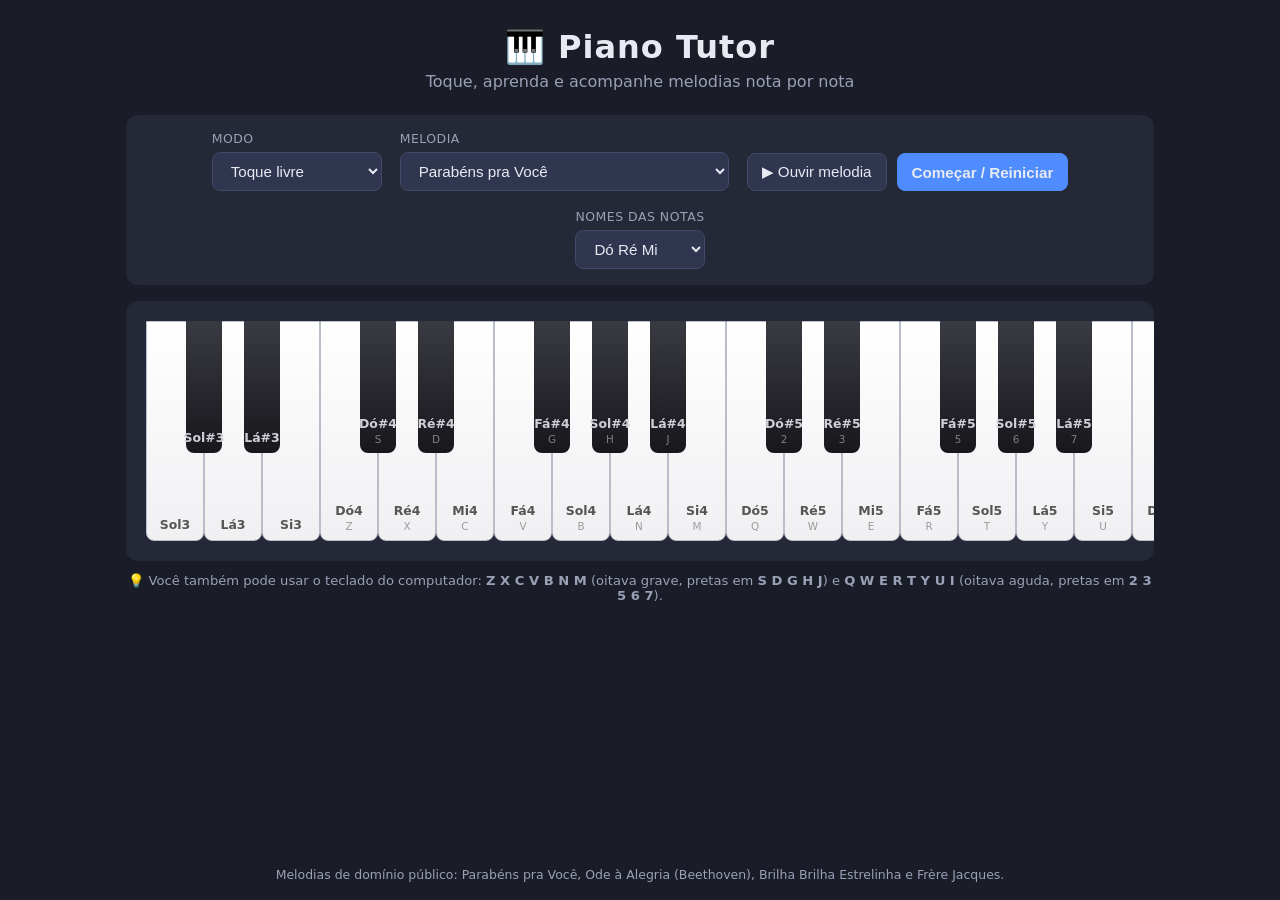
==== piano-tutor.html @ 6b929822 "Adiciona versão standalone em arquivo único piano-tutor.html contém a aplicação inteira (HTML+CSS+JS" ====
<!DOCTYPE html>
<html lang="pt-BR">
<head>
  <meta charset="UTF-8" />
  <meta name="viewport" content="width=device-width, initial-scale=1.0" />
  <title>Piano Tutor — Aprenda a tocar piano</title>
  <style>
* { box-sizing: border-box; margin: 0; padding: 0; }

:root {
  --bg: #1a1d27;
  --panel: #242837;
  --text: #e8eaf2;
  --muted: #9aa0b5;
  --accent: #4f8cff;
  --green: #3ecf7a;
  --red: #ff5d6c;
}

body {
  background: var(--bg);
  color: var(--text);
  font-family: "Segoe UI", system-ui, -apple-system, sans-serif;
  min-height: 100vh;
  display: flex;
  flex-direction: column;
  align-items: center;
}

header { text-align: center; padding: 28px 16px 8px; }
h1 { font-size: 2rem; letter-spacing: 1px; }
.subtitle { color: var(--muted); margin-top: 6px; }

main { width: 100%; max-width: 1060px; padding: 16px; }

/* ---------- Controls ---------- */
.controls {
  display: flex;
  flex-wrap: wrap;
  gap: 18px;
  align-items: flex-end;
  justify-content: center;
  background: var(--panel);
  border-radius: 12px;
  padding: 16px 20px;
  margin-bottom: 16px;
}

.control-group { display: flex; flex-direction: column; gap: 6px; }
.control-group label { font-size: 0.78rem; color: var(--muted); text-transform: uppercase; letter-spacing: 0.5px; }

select, .btn {
  background: #313650;
  color: var(--text);
  border: 1px solid #424866;
  border-radius: 8px;
  padding: 9px 14px;
  font-size: 0.95rem;
  cursor: pointer;
}

.btn:hover { background: #3b4160; }
.btn-primary { background: var(--accent); border-color: var(--accent); font-weight: 600; }
.btn-primary:hover { background: #6ba0ff; }
#learn-buttons { flex-direction: row; gap: 10px; }

/* ---------- Practice panel ---------- */
#practice-panel {
  background: var(--panel);
  border-radius: 12px;
  padding: 16px 20px;
  margin-bottom: 16px;
}

.stats { display: flex; gap: 28px; justify-content: center; margin-bottom: 12px; }
.stat { text-align: center; }
.stat span { font-size: 1.5rem; font-weight: 700; }
.stat label { display: block; font-size: 0.75rem; color: var(--muted); text-transform: uppercase; }
.stat-errors span { color: var(--red); }

.progress-bar {
  height: 8px;
  background: #313650;
  border-radius: 4px;
  overflow: hidden;
  margin-bottom: 14px;
}
#progress-fill {
  height: 100%;
  width: 0;
  background: linear-gradient(90deg, var(--accent), var(--green));
  transition: width 0.2s;
}

/* Strip with the song's notes */
.note-strip {
  display: flex;
  flex-wrap: wrap;
  gap: 6px;
  justify-content: center;
  margin-bottom: 10px;
}
.note-chip {
  padding: 6px 10px;
  border-radius: 6px;
  background: #313650;
  font-size: 0.85rem;
  color: var(--muted);
  border: 1px solid transparent;
}
.note-chip.done { background: #234534; color: var(--green); }
.note-chip.wrong-once { border-color: var(--red); }
.note-chip.current {
  background: var(--accent);
  color: #fff;
  font-weight: 700;
  transform: scale(1.1);
}

.hint { text-align: center; color: var(--muted); font-size: 0.85rem; }

/* Feedback banner */
.feedback {
  text-align: center;
  font-size: 1.05rem;
  font-weight: 600;
  padding: 10px;
  border-radius: 10px;
  margin-bottom: 14px;
}
.feedback.ok { background: #234534; color: var(--green); }
.feedback.err { background: #4a2330; color: var(--red); }
.feedback.end { background: #2c3a5e; color: #fff; }

/* ---------- Keyboard ---------- */
.keyboard-wrap {
  background: var(--panel);
  border-radius: 12px;
  padding: 20px;
  overflow-x: auto;
}

.keyboard {
  position: relative;
  display: flex;
  height: 220px;
  width: max-content;
  margin: 0 auto;
  user-select: none;
}

.key {
  position: relative;
  border-radius: 0 0 8px 8px;
  cursor: pointer;
  display: flex;
  flex-direction: column;
  justify-content: flex-end;
  align-items: center;
  padding-bottom: 8px;
  transition: background 0.08s;
}

.key.white {
  width: 58px;
  height: 100%;
  background: linear-gradient(#fff, #f0f0f3);
  border: 1px solid #b9bcc9;
  color: #555;
  z-index: 1;
}

.key.black {
  width: 36px;
  height: 60%;
  background: linear-gradient(#3a3a42, #17171c);
  color: #cfcfd8;
  margin: 0 -18px;
  z-index: 2;
  font-size: 0.7rem;
}

.key .note-label { font-size: 0.78rem; font-weight: 600; pointer-events: none; }
.key .kbd-label {
  font-size: 0.65rem;
  opacity: 0.55;
  margin-top: 2px;
  pointer-events: none;
}

.key.white:active, .key.white.pressed { background: #d8e2ff; }
.key.black:active, .key.black.pressed { background: #4a5575; }

/* Target note in learn mode */
.key.target.white { background: linear-gradient(#bcd2ff, #8db3ff); border-color: var(--accent); }
.key.target.black { background: linear-gradient(#5e85d6, #33508f); }
.key.target { animation: pulse 1s infinite; }

@keyframes pulse {
  0%, 100% { box-shadow: 0 0 0 0 rgba(79, 140, 255, 0.7); }
  50% { box-shadow: 0 0 14px 4px rgba(79, 140, 255, 0.55); }
}

.key.flash-ok.white { background: #9be9bb !important; }
.key.flash-ok.black { background: #2c7a4d !important; }
.key.flash-err.white { background: #ffb3bb !important; }
.key.flash-err.black { background: #8f2c3a !important; }

.kbd-help {
  text-align: center;
  color: var(--muted);
  font-size: 0.82rem;
  margin-top: 12px;
}

footer {
  margin-top: auto;
  padding: 18px;
  color: var(--muted);
  font-size: 0.78rem;
  text-align: center;
}

@media (max-width: 700px) {
  .key.white { width: 44px; }
  .key.black { width: 28px; margin: 0 -14px; }
  .keyboard { height: 180px; }
}
</style>
</head>
<body>
  <header>
    <h1>🎹 Piano Tutor</h1>
    <p class="subtitle">Toque, aprenda e acompanhe melodias nota por nota</p>
  </header>

  <main>
    <section class="controls">
      <div class="control-group">
        <label for="mode-select">Modo</label>
        <select id="mode-select">
          <option value="free">Toque livre</option>
          <option value="learn">Aprender melodia</option>
        </select>
      </div>

      <div class="control-group" id="song-group" hidden>
        <label for="song-select">Melodia</label>
        <select id="song-select"></select>
      </div>

      <div class="control-group" id="learn-buttons" hidden>
        <button id="btn-listen" class="btn">▶ Ouvir melodia</button>
        <button id="btn-start" class="btn btn-primary">Começar / Reiniciar</button>
      </div>

      <div class="control-group">
        <label for="note-names">Nomes das notas</label>
        <select id="note-names">
          <option value="pt">Dó Ré Mi</option>
          <option value="en">C D E</option>
          <option value="off">Ocultar</option>
        </select>
      </div>
    </section>

    <section id="practice-panel" hidden>
      <div class="stats">
        <div class="stat"><span id="stat-progress">0 / 0</span><label>Progresso</label></div>
        <div class="stat"><span id="stat-hits">0</span><label>Acertos</label></div>
        <div class="stat stat-errors"><span id="stat-errors">0</span><label>Erros</label></div>
        <div class="stat"><span id="stat-accuracy">—</span><label>Precisão</label></div>
      </div>
      <div class="progress-bar"><div id="progress-fill"></div></div>
      <div id="note-strip" class="note-strip"></div>
      <p id="hint" class="hint">A próxima nota fica destacada em azul no teclado. Toque-a para avançar!</p>
    </section>

    <div id="feedback" class="feedback" hidden></div>

    <section class="keyboard-wrap">
      <div id="keyboard" class="keyboard"></div>
    </section>

    <p class="kbd-help">
      💡 Você também pode usar o teclado do computador:
      <strong>Z X C V B N M</strong> (oitava grave, pretas em <strong>S D G H J</strong>) e
      <strong>Q W E R T Y U I</strong> (oitava aguda, pretas em <strong>2 3 5 6 7</strong>).
    </p>
  </main>

  <footer>
    <p>Melodias de domínio público: Parabéns pra Você, Ode à Alegria (Beethoven), Brilha Brilha Estrelinha e Frère Jacques.</p>
  </footer>

  <script>
// Melodias de domínio público.
// Cada nota: { n: nome científico (ex: "C4"), d: duração em tempos (1 = semínima) }
const SONGS = {
  parabens: {
    title: "Parabéns pra Você",
    bpm: 110,
    notes: [
      { n: "G4", d: 0.75 }, { n: "G4", d: 0.25 }, { n: "A4", d: 1 }, { n: "G4", d: 1 }, { n: "C5", d: 1 }, { n: "B4", d: 2 },
      { n: "G4", d: 0.75 }, { n: "G4", d: 0.25 }, { n: "A4", d: 1 }, { n: "G4", d: 1 }, { n: "D5", d: 1 }, { n: "C5", d: 2 },
      { n: "G4", d: 0.75 }, { n: "G4", d: 0.25 }, { n: "G5", d: 1 }, { n: "E5", d: 1 }, { n: "C5", d: 1 }, { n: "B4", d: 1 }, { n: "A4", d: 2 },
      { n: "F5", d: 0.75 }, { n: "F5", d: 0.25 }, { n: "E5", d: 1 }, { n: "C5", d: 1 }, { n: "D5", d: 1 }, { n: "C5", d: 2 },
    ],
  },

  odeAlegria: {
    title: "Ode à Alegria (9ª Sinfonia de Beethoven)",
    bpm: 120,
    notes: [
      { n: "E4", d: 1 }, { n: "E4", d: 1 }, { n: "F4", d: 1 }, { n: "G4", d: 1 },
      { n: "G4", d: 1 }, { n: "F4", d: 1 }, { n: "E4", d: 1 }, { n: "D4", d: 1 },
      { n: "C4", d: 1 }, { n: "C4", d: 1 }, { n: "D4", d: 1 }, { n: "E4", d: 1 },
      { n: "E4", d: 1.5 }, { n: "D4", d: 0.5 }, { n: "D4", d: 2 },
      { n: "E4", d: 1 }, { n: "E4", d: 1 }, { n: "F4", d: 1 }, { n: "G4", d: 1 },
      { n: "G4", d: 1 }, { n: "F4", d: 1 }, { n: "E4", d: 1 }, { n: "D4", d: 1 },
      { n: "C4", d: 1 }, { n: "C4", d: 1 }, { n: "D4", d: 1 }, { n: "E4", d: 1 },
      { n: "D4", d: 1.5 }, { n: "C4", d: 0.5 }, { n: "C4", d: 2 },
    ],
  },

  brilha: {
    title: "Brilha Brilha Estrelinha",
    bpm: 100,
    notes: [
      { n: "C4", d: 1 }, { n: "C4", d: 1 }, { n: "G4", d: 1 }, { n: "G4", d: 1 },
      { n: "A4", d: 1 }, { n: "A4", d: 1 }, { n: "G4", d: 2 },
      { n: "F4", d: 1 }, { n: "F4", d: 1 }, { n: "E4", d: 1 }, { n: "E4", d: 1 },
      { n: "D4", d: 1 }, { n: "D4", d: 1 }, { n: "C4", d: 2 },
      { n: "G4", d: 1 }, { n: "G4", d: 1 }, { n: "F4", d: 1 }, { n: "F4", d: 1 },
      { n: "E4", d: 1 }, { n: "E4", d: 1 }, { n: "D4", d: 2 },
      { n: "G4", d: 1 }, { n: "G4", d: 1 }, { n: "F4", d: 1 }, { n: "F4", d: 1 },
      { n: "E4", d: 1 }, { n: "E4", d: 1 }, { n: "D4", d: 2 },
      { n: "C4", d: 1 }, { n: "C4", d: 1 }, { n: "G4", d: 1 }, { n: "G4", d: 1 },
      { n: "A4", d: 1 }, { n: "A4", d: 1 }, { n: "G4", d: 2 },
      { n: "F4", d: 1 }, { n: "F4", d: 1 }, { n: "E4", d: 1 }, { n: "E4", d: 1 },
      { n: "D4", d: 1 }, { n: "D4", d: 1 }, { n: "C4", d: 2 },
    ],
  },

  frere: {
    title: "Frère Jacques",
    bpm: 110,
    notes: [
      { n: "C4", d: 1 }, { n: "D4", d: 1 }, { n: "E4", d: 1 }, { n: "C4", d: 1 },
      { n: "C4", d: 1 }, { n: "D4", d: 1 }, { n: "E4", d: 1 }, { n: "C4", d: 1 },
      { n: "E4", d: 1 }, { n: "F4", d: 1 }, { n: "G4", d: 2 },
      { n: "E4", d: 1 }, { n: "F4", d: 1 }, { n: "G4", d: 2 },
      { n: "G4", d: 0.5 }, { n: "A4", d: 0.5 }, { n: "G4", d: 0.5 }, { n: "F4", d: 0.5 }, { n: "E4", d: 1 }, { n: "C4", d: 1 },
      { n: "G4", d: 0.5 }, { n: "A4", d: 0.5 }, { n: "G4", d: 0.5 }, { n: "F4", d: 0.5 }, { n: "E4", d: 1 }, { n: "C4", d: 1 },
      { n: "C4", d: 1 }, { n: "G3", d: 1 }, { n: "C4", d: 2 },
      { n: "C4", d: 1 }, { n: "G3", d: 1 }, { n: "C4", d: 2 },
    ],
  },
};
</script>
  <script>
// ---------- Notas e teclado ----------
const NOTE_ORDER = ["C", "C#", "D", "D#", "E", "F", "F#", "G", "G#", "A", "A#", "B"];
const PT_NAMES = {
  C: "Dó", "C#": "Dó#", D: "Ré", "D#": "Ré#", E: "Mi", F: "Fá",
  "F#": "Fá#", G: "Sol", "G#": "Sol#", A: "Lá", "A#": "Lá#", B: "Si",
};

// Teclado virtual de Sol3 a Dó6 (cobre todas as melodias incluídas)
const FIRST_NOTE = { name: "G", octave: 3 };
const LAST_NOTE = { name: "C", octave: 6 };

// Mapeamento do teclado do computador (duas oitavas principais)
const KEY_MAP = {
  z: "C4", s: "C#4", x: "D4", d: "D#4", c: "E4", v: "F4", g: "F#4",
  b: "G4", h: "G#4", n: "A4", j: "A#4", m: "B4",
  q: "C5", "2": "C#5", w: "D5", "3": "D#5", e: "E5", r: "F5", "5": "F#5",
  t: "G5", "6": "G#5", y: "A5", "7": "A#5", u: "B5", i: "C6",
};

function noteToMidi(note) {
  const name = note.slice(0, -1);
  const octave = parseInt(note.slice(-1), 10);
  return (octave + 1) * 12 + NOTE_ORDER.indexOf(name);
}

function midiToFreq(midi) {
  return 440 * Math.pow(2, (midi - 69) / 12);
}

function buildNoteList() {
  const notes = [];
  let midi = noteToMidi(FIRST_NOTE.name + FIRST_NOTE.octave);
  const last = noteToMidi(LAST_NOTE.name + LAST_NOTE.octave);
  while (midi <= last) {
    const name = NOTE_ORDER[midi % 12];
    const octave = Math.floor(midi / 12) - 1;
    notes.push({ id: name + octave, name, octave, midi });
    midi++;
  }
  return notes;
}

// ---------- Áudio (Web Audio API) ----------
let audioCtx = null;

function getAudioCtx() {
  if (!audioCtx) audioCtx = new (window.AudioContext || window.webkitAudioContext)();
  if (audioCtx.state === "suspended") audioCtx.resume();
  return audioCtx;
}

// Som de piano simplificado: fundamental + harmônicos com decaimento exponencial
function playNote(noteId, duration = 1.4, when = 0) {
  const ctx = getAudioCtx();
  const t0 = ctx.currentTime + when;
  const freq = midiToFreq(noteToMidi(noteId));

  const master = ctx.createGain();
  master.gain.setValueAtTime(0, t0);
  master.gain.linearRampToValueAtTime(0.5, t0 + 0.01);
  master.gain.exponentialRampToValueAtTime(0.001, t0 + duration);
  master.connect(ctx.destination);

  const harmonics = [
    { mult: 1, gain: 1.0, type: "triangle" },
    { mult: 2, gain: 0.35, type: "sine" },
    { mult: 3, gain: 0.12, type: "sine" },
    { mult: 4, gain: 0.06, type: "sine" },
  ];

  harmonics.forEach(({ mult, gain, type }) => {
    const osc = ctx.createOscillator();
    const g = ctx.createGain();
    osc.type = type;
    osc.frequency.setValueAtTime(freq * mult, t0);
    g.gain.setValueAtTime(gain, t0);
    osc.connect(g).connect(master);
    osc.start(t0);
    osc.stop(t0 + duration + 0.05);
  });
}

// ---------- Construção do teclado na tela ----------
const keyboardEl = document.getElementById("keyboard");
const keyEls = {}; // noteId -> elemento
const NOTES = buildNoteList();

const KEY_LABELS = {}; // noteId -> tecla do computador
Object.entries(KEY_MAP).forEach(([key, note]) => { KEY_LABELS[note] = key.toUpperCase(); });

function buildKeyboard() {
  NOTES.forEach((note) => {
    const isBlack = note.name.includes("#");
    const el = document.createElement("div");
    el.className = "key " + (isBlack ? "black" : "white");
    el.dataset.note = note.id;

    const label = document.createElement("span");
    label.className = "note-label";
    el.appendChild(label);

    if (KEY_LABELS[note.id]) {
      const kbd = document.createElement("span");
      kbd.className = "kbd-label";
      kbd.textContent = KEY_LABELS[note.id];
      el.appendChild(kbd);
    }

    el.addEventListener("pointerdown", (e) => {
      e.preventDefault();
      handleInput(note.id);
    });

    keyboardEl.appendChild(el);
    keyEls[note.id] = el;
  });
  updateNoteLabels();
}

function noteDisplayName(noteId, style) {
  const name = noteId.slice(0, -1);
  const octave = noteId.slice(-1);
  if (style === "pt") return PT_NAMES[name] + octave;
  return noteId;
}

function updateNoteLabels() {
  const style = document.getElementById("note-names").value;
  NOTES.forEach((note) => {
    const labelEl = keyEls[note.id].querySelector(".note-label");
    labelEl.textContent = style === "off" ? "" : noteDisplayName(note.id, style);
  });
}

function flashKey(noteId, cls, ms = 250) {
  const el = keyEls[noteId];
  if (!el) return;
  el.classList.add(cls);
  setTimeout(() => el.classList.remove(cls), ms);
}

// ---------- Estado de aprendizado ----------
const state = {
  mode: "free",
  song: null,
  index: 0,
  hits: 0,
  errors: 0,
  active: false,      // sessão de prática em andamento
  demoPlaying: false,
};

const els = {
  modeSelect: document.getElementById("mode-select"),
  songGroup: document.getElementById("song-group"),
  songSelect: document.getElementById("song-select"),
  learnButtons: document.getElementById("learn-buttons"),
  practicePanel: document.getElementById("practice-panel"),
  noteStrip: document.getElementById("note-strip"),
  progress: document.getElementById("stat-progress"),
  hits: document.getElementById("stat-hits"),
  errors: document.getElementById("stat-errors"),
  accuracy: document.getElementById("stat-accuracy"),
  progressFill: document.getElementById("progress-fill"),
  feedback: document.getElementById("feedback"),
  btnListen: document.getElementById("btn-listen"),
  btnStart: document.getElementById("btn-start"),
};

function populateSongs() {
  Object.entries(SONGS).forEach(([key, song]) => {
    const opt = document.createElement("option");
    opt.value = key;
    opt.textContent = song.title;
    els.songSelect.appendChild(opt);
  });
}

function setMode(mode) {
  state.mode = mode;
  const learn = mode === "learn";
  els.songGroup.hidden = !learn;
  els.learnButtons.hidden = !learn;
  els.practicePanel.hidden = !learn;
  hideFeedback();
  clearTarget();
  if (learn) startPractice();
  else state.active = false;
}

function currentSong() {
  return SONGS[els.songSelect.value];
}

function startPractice() {
  state.song = currentSong();
  state.index = 0;
  state.hits = 0;
  state.errors = 0;
  state.active = true;
  hideFeedback();
  buildNoteStrip();
  updateStats();
  highlightTarget();
}

function buildNoteStrip() {
  els.noteStrip.innerHTML = "";
  const style = document.getElementById("note-names").value;
  const nameStyle = style === "off" ? "pt" : style;
  state.song.notes.forEach((note, i) => {
    const chip = document.createElement("span");
    chip.className = "note-chip";
    chip.dataset.index = i;
    chip.textContent = noteDisplayName(note.n, nameStyle);
    els.noteStrip.appendChild(chip);
  });
  updateStrip();
}

function updateStrip() {
  [...els.noteStrip.children].forEach((chip, i) => {
    chip.classList.toggle("done", i < state.index);
    chip.classList.toggle("current", i === state.index);
    if (i === state.index) chip.scrollIntoView({ block: "nearest", inline: "center", behavior: "smooth" });
  });
}

function clearTarget() {
  Object.values(keyEls).forEach((el) => el.classList.remove("target"));
}

function highlightTarget() {
  clearTarget();
  if (!state.active || state.index >= state.song.notes.length) return;
  const target = state.song.notes[state.index].n;
  keyEls[target]?.classList.add("target");
}

function updateStats() {
  const total = state.song ? state.song.notes.length : 0;
  els.progress.textContent = `${state.index} / ${total}`;
  els.hits.textContent = state.hits;
  els.errors.textContent = state.errors;
  const attempts = state.hits + state.errors;
  els.accuracy.textContent = attempts ? Math.round((state.hits / attempts) * 100) + "%" : "—";
  els.progressFill.style.width = total ? (state.index / total) * 100 + "%" : "0";
}

function showFeedback(msg, cls) {
  els.feedback.textContent = msg;
  els.feedback.className = "feedback " + cls;
  els.feedback.hidden = false;
}

function hideFeedback() {
  els.feedback.hidden = true;
}

function finishPractice() {
  state.active = false;
  clearTarget();
  const attempts = state.hits + state.errors;
  const accuracy = attempts ? Math.round((state.hits / attempts) * 100) : 100;
  let msg = `🎉 Você completou "${state.song.title}" com ${accuracy}% de precisão`;
  if (state.errors === 0) msg += " — perfeito, sem nenhum erro!";
  else msg += ` (${state.errors} erro${state.errors > 1 ? "s" : ""}). Tente de novo para melhorar!`;
  showFeedback(msg, "end");
}

// ---------- Entrada do usuário ----------
function handleInput(noteId) {
  playNote(noteId);
  flashKey(noteId, "pressed", 150);

  if (state.mode !== "learn" || !state.active || state.demoPlaying) return;

  const expected = state.song.notes[state.index].n;
  if (noteId === expected) {
    state.hits++;
    state.index++;
    flashKey(noteId, "flash-ok");
    hideFeedback();
    updateStats();
    updateStrip();
    if (state.index >= state.song.notes.length) finishPractice();
    else highlightTarget();
  } else {
    state.errors++;
    flashKey(noteId, "flash-err");
    const chip = els.noteStrip.children[state.index];
    if (chip) chip.classList.add("wrong-once");
    const style = document.getElementById("note-names").value;
    const nameStyle = style === "off" ? "pt" : style;
    showFeedback(
      `✗ Você tocou ${noteDisplayName(noteId, nameStyle)}, mas a nota certa é ${noteDisplayName(expected, nameStyle)}. Tente outra vez!`,
      "err"
    );
    updateStats();
  }
}

// Teclado do computador
const heldKeys = new Set();
document.addEventListener("keydown", (e) => {
  if (e.repeat) return;
  const key = e.key.toLowerCase();
  if (KEY_MAP[key] && !heldKeys.has(key)) {
    heldKeys.add(key);
    handleInput(KEY_MAP[key]);
  }
});
document.addEventListener("keyup", (e) => heldKeys.delete(e.key.toLowerCase()));

// ---------- Demonstração da melodia ----------
function playDemo() {
  if (state.demoPlaying) return;
  const song = currentSong();
  state.demoPlaying = true;
  els.btnListen.disabled = true;
  clearTarget();

  const beat = 60 / song.bpm;
  let when = 0.2;
  song.notes.forEach((note) => {
    const dur = note.d * beat;
    playNote(note.n, Math.max(dur * 0.95, 0.3), when);
    const delay = when * 1000;
    setTimeout(() => {
      flashKey(note.n, "pressed", dur * 900);
    }, delay);
    when += dur;
  });

  setTimeout(() => {
    state.demoPlaying = false;
    els.btnListen.disabled = false;
    if (state.active) highlightTarget();
  }, when * 1000 + 300);
}

// ---------- Eventos ----------
els.modeSelect.addEventListener("change", () => setMode(els.modeSelect.value));
els.songSelect.addEventListener("change", () => startPractice());
els.btnStart.addEventListener("click", () => startPractice());
els.btnListen.addEventListener("click", () => playDemo());
document.getElementById("note-names").addEventListener("change", () => {
  updateNoteLabels();
  if (state.mode === "learn" && state.song) buildNoteStrip();
});

// ---------- Inicialização ----------
buildKeyboard();
populateSongs();
setMode("free");
</script>
</body>
</html>
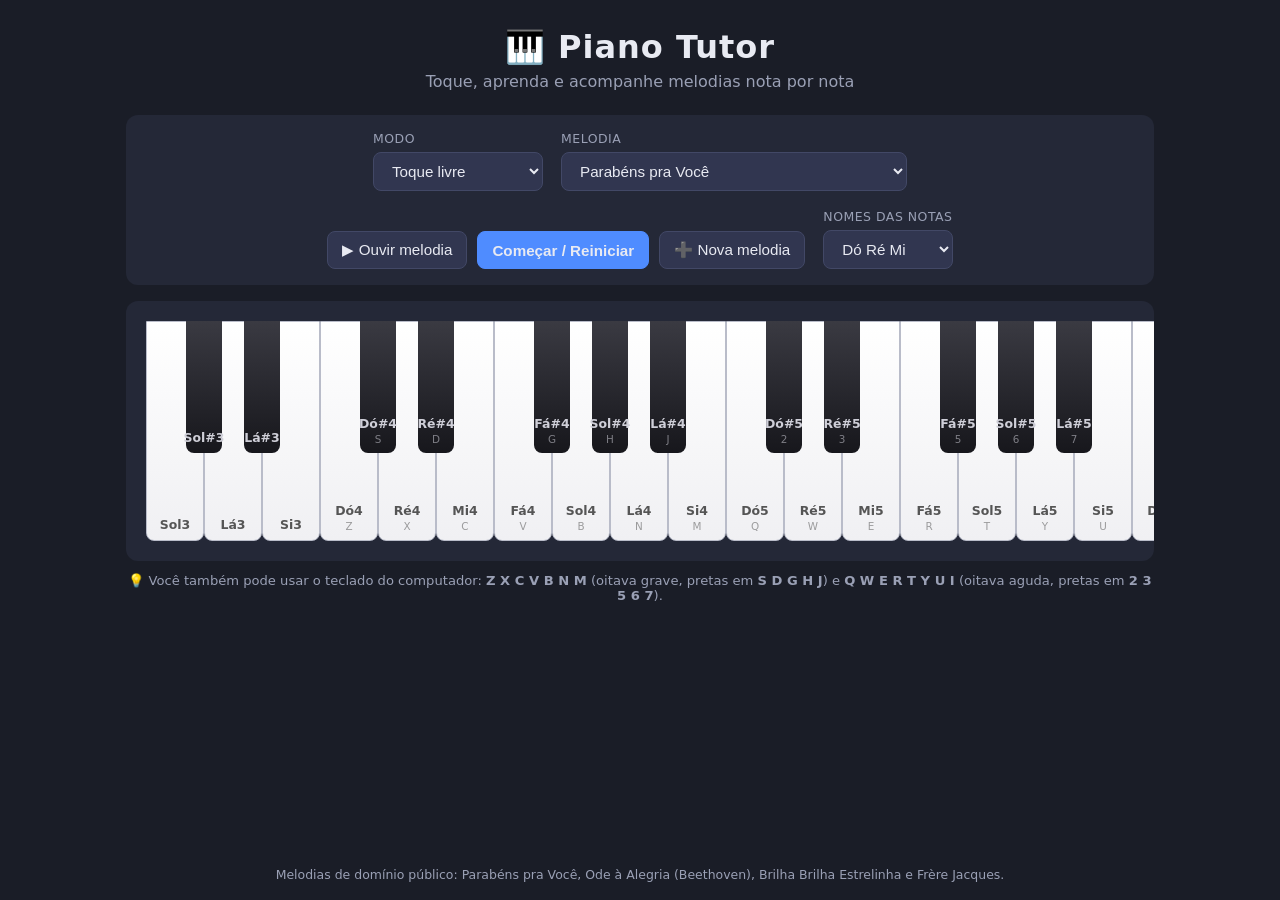
==== commit e898ed04: "Melhora timbre do piano e adiciona importação de melodias Som: - Motor de áudio reformulado: cordas " ====
--- a/piano-tutor.html
+++ b/piano-tutor.html
@@ -221,6 +221,68 @@
   text-align: center;
 }
 
+/* ---------- Diálogo de importação ---------- */
+.btn-danger { background: #5e2733; border-color: #7a3342; }
+.btn-danger:hover { background: #74303f; }
+
+#import-dialog {
+  background: var(--panel);
+  color: var(--text);
+  border: 1px solid #424866;
+  border-radius: 14px;
+  padding: 24px;
+  max-width: 620px;
+  width: calc(100vw - 40px);
+}
+#import-dialog::backdrop { background: rgba(0, 0, 0, 0.65); }
+#import-dialog h2 { margin-bottom: 10px; font-size: 1.3rem; }
+.dialog-text { color: var(--muted); margin-bottom: 10px; line-height: 1.45; }
+.dialog-steps { margin: 0 0 14px 22px; color: var(--muted); line-height: 1.6; font-size: 0.92rem; }
+.dialog-steps em, .dialog-text strong { color: var(--text); font-style: normal; }
+
+.prompt-details { margin: 12px 0; }
+.prompt-details summary { cursor: pointer; color: var(--accent); font-size: 0.88rem; }
+.prompt-details pre {
+  background: #181b26;
+  border: 1px solid #313650;
+  border-radius: 8px;
+  padding: 12px;
+  margin-top: 8px;
+  font-size: 0.78rem;
+  white-space: pre-wrap;
+  max-height: 220px;
+  overflow-y: auto;
+}
+
+#import-text {
+  width: 100%;
+  background: #181b26;
+  color: var(--text);
+  border: 1px solid #424866;
+  border-radius: 8px;
+  padding: 10px;
+  font-family: monospace;
+  font-size: 0.85rem;
+  resize: vertical;
+  margin-top: 6px;
+}
+
+.import-error {
+  background: #4a2330;
+  color: var(--red);
+  border-radius: 8px;
+  padding: 10px;
+  margin-top: 10px;
+  font-size: 0.9rem;
+}
+
+.dialog-actions {
+  display: flex;
+  justify-content: flex-end;
+  gap: 10px;
+  margin-top: 16px;
+}
+
 @media (max-width: 700px) {
   .key.white { width: 44px; }
   .key.black { width: 28px; margin: 0 -14px; }
@@ -252,6 +314,8 @@
       <div class="control-group" id="learn-buttons" hidden>
         <button id="btn-listen" class="btn">▶ Ouvir melodia</button>
         <button id="btn-start" class="btn btn-primary">Começar / Reiniciar</button>
+        <button id="btn-add" class="btn">➕ Nova melodia</button>
+        <button id="btn-del" class="btn btn-danger" hidden>🗑 Remover</button>
       </div>
 
       <div class="control-group">
@@ -292,6 +356,30 @@
   <footer>
     <p>Melodias de domínio público: Parabéns pra Você, Ode à Alegria (Beethoven), Brilha Brilha Estrelinha e Frère Jacques.</p>
   </footer>
+
+  <dialog id="import-dialog">
+    <h2>➕ Adicionar nova melodia</h2>
+    <p class="dialog-text">
+      Tem uma partitura em foto ou PDF, ou só o nome de uma música?
+      Peça ao <strong>Claude</strong> (claude.ai) para converter pro formato do Piano Tutor:
+    </p>
+    <ol class="dialog-steps">
+      <li>Clique no botão abaixo e cole as instruções no chat do Claude, junto com a foto/PDF ou o nome da música.</li>
+      <li>Copie o código que ele responder.</li>
+      <li>Cole no campo abaixo e clique em <em>Importar</em>. Voilà!</li>
+    </ol>
+    <button id="btn-copy-prompt" class="btn">📋 Copiar instruções para o Claude</button>
+    <details class="prompt-details">
+      <summary>Ver as instruções / formatos aceitos</summary>
+      <pre id="prompt-text"></pre>
+    </details>
+    <textarea id="import-text" rows="6" placeholder='Cole aqui o código da melodia… Ex.: {"title":"Minha Música","bpm":100,"notes":[{"n":"C4","d":1},{"n":"D4","d":1}]}'></textarea>
+    <p id="import-error" class="import-error" hidden></p>
+    <div class="dialog-actions">
+      <button id="btn-import-cancel" class="btn">Cancelar</button>
+      <button id="btn-import-ok" class="btn btn-primary">Importar</button>
+    </div>
+  </dialog>
 
   <script>
 // Melodias de domínio público.
@@ -384,6 +472,10 @@
   return (octave + 1) * 12 + NOTE_ORDER.indexOf(name);
 }
 
+function midiToNote(midi) {
+  return NOTE_ORDER[((midi % 12) + 12) % 12] + (Math.floor(midi / 12) - 1);
+}
+
 function midiToFreq(midi) {
   return 440 * Math.pow(2, (midi - 69) / 12);
 }
@@ -403,41 +495,66 @@
 
 // ---------- Áudio (Web Audio API) ----------
 let audioCtx = null;
+let compressor = null;
 
 function getAudioCtx() {
-  if (!audioCtx) audioCtx = new (window.AudioContext || window.webkitAudioContext)();
+  if (!audioCtx) {
+    audioCtx = new (window.AudioContext || window.webkitAudioContext)();
+    // evita estouro/distorção quando várias notas soam juntas
+    compressor = audioCtx.createDynamicsCompressor();
+    compressor.threshold.value = -18;
+    compressor.knee.value = 20;
+    compressor.ratio.value = 6;
+    compressor.connect(audioCtx.destination);
+  }
   if (audioCtx.state === "suspended") audioCtx.resume();
   return audioCtx;
 }
 
-// Som de piano simplificado: fundamental + harmônicos com decaimento exponencial
-function playNote(noteId, duration = 1.4, when = 0) {
+// Som de piano sintetizado: cordas levemente desafinadas entre si, harmônicos
+// que decaem mais rápido que a fundamental e filtro que escurece o som ao
+// longo da nota (ataque brilhante do martelo → ressonância suave da corda)
+function playNote(noteId, duration = null, when = 0) {
   const ctx = getAudioCtx();
   const t0 = ctx.currentTime + when;
-  const freq = midiToFreq(noteToMidi(noteId));
+  const midi = noteToMidi(noteId);
+  const freq = midiToFreq(midi);
+  // notas graves ressoam por mais tempo, como num piano real
+  const decay = duration || Math.max(1.2, 2.8 - (midi - 55) * 0.05);
 
   const master = ctx.createGain();
   master.gain.setValueAtTime(0, t0);
-  master.gain.linearRampToValueAtTime(0.5, t0 + 0.01);
-  master.gain.exponentialRampToValueAtTime(0.001, t0 + duration);
-  master.connect(ctx.destination);
-
-  const harmonics = [
-    { mult: 1, gain: 1.0, type: "triangle" },
-    { mult: 2, gain: 0.35, type: "sine" },
-    { mult: 3, gain: 0.12, type: "sine" },
-    { mult: 4, gain: 0.06, type: "sine" },
+  master.gain.linearRampToValueAtTime(0.35, t0 + 0.008);
+  master.gain.exponentialRampToValueAtTime(0.0008, t0 + decay);
+
+  const filter = ctx.createBiquadFilter();
+  filter.type = "lowpass";
+  filter.Q.value = 0.4;
+  filter.frequency.setValueAtTime(Math.min(freq * 9, 9000), t0);
+  filter.frequency.exponentialRampToValueAtTime(Math.max(freq * 1.8, 600), t0 + decay * 0.6);
+
+  master.connect(filter).connect(compressor);
+
+  const partials = [
+    { mult: 1, gain: 1.0, detune: 0, type: "triangle" },
+    { mult: 1, gain: 0.45, detune: 4, type: "triangle" },
+    { mult: 2, gain: 0.3, detune: 0, type: "sine" },
+    { mult: 3, gain: 0.12, detune: 0, type: "sine" },
+    { mult: 4, gain: 0.06, detune: 0, type: "sine" },
+    { mult: 5, gain: 0.03, detune: 0, type: "sine" },
   ];
 
-  harmonics.forEach(({ mult, gain, type }) => {
+  partials.forEach(({ mult, gain, detune, type }) => {
     const osc = ctx.createOscillator();
     const g = ctx.createGain();
     osc.type = type;
     osc.frequency.setValueAtTime(freq * mult, t0);
+    osc.detune.setValueAtTime(detune, t0);
     g.gain.setValueAtTime(gain, t0);
+    g.gain.exponentialRampToValueAtTime(gain * 0.01 + 0.0001, t0 + decay / (1 + (mult - 1) * 0.6));
     osc.connect(g).connect(master);
     osc.start(t0);
-    osc.stop(t0 + duration + 0.05);
+    osc.stop(t0 + decay + 0.1);
   });
 }
 
@@ -498,6 +615,124 @@
   if (!el) return;
   el.classList.add(cls);
   setTimeout(() => el.classList.remove(cls), ms);
+}
+
+// ---------- Melodias do usuário (localStorage) ----------
+const LS_KEY = "pianoTutor.customSongs";
+
+function loadCustomSongs() {
+  try {
+    return JSON.parse(localStorage.getItem(LS_KEY)) || {};
+  } catch {
+    return {};
+  }
+}
+
+function saveCustomSongs(customs) {
+  localStorage.setItem(LS_KEY, JSON.stringify(customs));
+}
+
+function getSong(key) {
+  if (key.startsWith("custom:")) return loadCustomSongs()[key.slice(7)];
+  return SONGS[key];
+}
+
+// ---------- Importação de melodias ----------
+const CLAUDE_PROMPT = `Converta a melodia que vou te passar (foto de partitura, PDF ou apenas o nome da música) para o formato JSON do app Piano Tutor:
+
+{"title":"Nome da Música","bpm":100,"notes":[{"n":"G4","d":0.75},{"n":"G4","d":0.25},{"n":"A4","d":1},{"n":"G4","d":1}]}
+
+Regras:
+- "n" é a nota em notação científica americana (C, C#, D, D#, E, F, F#, G, G#, A, A#, B + número da oitava). O Dó central é C4.
+- "d" é a duração em tempos: 1 = semínima, 0.5 = colcheia, 2 = mínima, 4 = semibreve.
+- Use apenas a melodia principal, uma nota por vez (sem acordes).
+- Todas as notas devem ficar entre G3 e C6; transponha a música se for preciso.
+- "bpm" é o andamento em batidas por minuto.
+- Responda SOMENTE com o JSON, sem nenhum texto antes ou depois.`;
+
+const PT_TO_LETTER = { do: "C", re: "D", mi: "E", fa: "F", sol: "G", la: "A", si: "B" };
+
+// Aceita "C4", "c#4", "Dó4", "sol3", "Bb4"… e devolve o id canônico ("C4")
+function normalizeNoteName(raw) {
+  const s = String(raw).trim().normalize("NFD").replace(/[̀-ͯ]/g, "").toLowerCase();
+  const m = s.match(/^(do|re|mi|fa|sol|la|si|[a-g])(#|b)?(\d)$/);
+  if (!m) return null;
+  const letter = PT_TO_LETTER[m[1]] || m[1].toUpperCase();
+  const accidental = m[2] === "#" ? 1 : m[2] === "b" ? -1 : 0;
+  const midi = (parseInt(m[3], 10) + 1) * 12 + NOTE_ORDER.indexOf(letter) + accidental;
+  return midiToNote(midi);
+}
+
+// Formato simples alternativo: linhas "titulo:"/"bpm:" e notas "C4 D4:0.5 Mi4"
+function parseCompact(text) {
+  const song = { title: "", bpm: 100, notes: [] };
+  text.split(/\n+/).forEach((line) => {
+    const l = line.trim();
+    if (!l) return;
+    const title = l.match(/^(t[ií]tulo|title|nome)\s*[:=]\s*(.+)$/i);
+    if (title) { song.title = title[2].trim(); return; }
+    const bpm = l.match(/^bpm\s*[:=]\s*(\d+)/i);
+    if (bpm) { song.bpm = +bpm[1]; return; }
+    l.split(/[\s,;]+/).forEach((tok) => {
+      if (!tok) return;
+      const [n, d] = tok.split(":");
+      song.notes.push({ n, d: d ? parseFloat(d.replace(",", ".")) : 1 });
+    });
+  });
+  return song;
+}
+
+function parseImport(text) {
+  // remove cercas de markdown que o Claude às vezes inclui
+  const t = text.trim().replace(/^```[a-z]*\s*/i, "").replace(/```\s*$/, "").trim();
+  if (!t) throw new Error("O campo está vazio. Cole o código da melodia.");
+
+  let song;
+  if (t.startsWith("{")) {
+    let obj;
+    try {
+      obj = JSON.parse(t);
+    } catch {
+      throw new Error("O código está incompleto ou com erro. Copie a resposta inteira do Claude e cole de novo.");
+    }
+    song = { title: obj.title, bpm: obj.bpm, notes: obj.notes };
+  } else {
+    song = parseCompact(t);
+  }
+
+  if (!Array.isArray(song.notes) || !song.notes.length) {
+    throw new Error("Não encontrei nenhuma nota na melodia.");
+  }
+
+  const notes = song.notes.map((nt, i) => {
+    const rawName = typeof nt === "string" ? nt : nt && nt.n;
+    const id = normalizeNoteName(rawName);
+    if (!id) throw new Error(`Nota nº ${i + 1} inválida: "${rawName}". Use o formato C4, G#4, Dó4…`);
+    const d = Number(typeof nt === "string" ? 1 : nt.d) || 1;
+    return { n: id, d: Math.min(8, Math.max(0.125, d)) };
+  });
+
+  // encaixa no alcance do teclado (G3–C6), transpondo oitavas inteiras se necessário
+  const lo = noteToMidi("G3");
+  const hi = noteToMidi("C6");
+  const midis = notes.map((nt) => noteToMidi(nt.n));
+  const min = Math.min(...midis);
+  const max = Math.max(...midis);
+  let shift = null;
+  for (const s of [0, 12, -12, 24, -24]) {
+    if (min + s >= lo && max + s <= hi) { shift = s; break; }
+  }
+  if (shift === null) {
+    throw new Error("A melodia usa notas além do alcance do teclado (Sol3 a Dó6), mesmo transpondo. Peça ao Claude uma versão simplificada em uma região média.");
+  }
+  if (shift !== 0) notes.forEach((nt, i) => { nt.n = midiToNote(midis[i] + shift); });
+
+  return {
+    title: String(song.title || "Minha melodia").slice(0, 60),
+    bpm: Math.min(240, Math.max(30, Number(song.bpm) || 100)),
+    notes,
+    shifted: shift !== 0,
+  };
 }
 
 // ---------- Estado de aprendizado ----------
@@ -526,15 +761,47 @@
   feedback: document.getElementById("feedback"),
   btnListen: document.getElementById("btn-listen"),
   btnStart: document.getElementById("btn-start"),
+  btnAdd: document.getElementById("btn-add"),
+  btnDel: document.getElementById("btn-del"),
+  importDialog: document.getElementById("import-dialog"),
+  importText: document.getElementById("import-text"),
+  importError: document.getElementById("import-error"),
+  btnCopyPrompt: document.getElementById("btn-copy-prompt"),
 };
 
-function populateSongs() {
+function populateSongs(selectKey) {
+  els.songSelect.innerHTML = "";
+
+  const builtin = document.createElement("optgroup");
+  builtin.label = "Incluídas";
   Object.entries(SONGS).forEach(([key, song]) => {
     const opt = document.createElement("option");
     opt.value = key;
     opt.textContent = song.title;
-    els.songSelect.appendChild(opt);
+    builtin.appendChild(opt);
   });
+  els.songSelect.appendChild(builtin);
+
+  const customs = loadCustomSongs();
+  const ids = Object.keys(customs);
+  if (ids.length) {
+    const og = document.createElement("optgroup");
+    og.label = "Minhas melodias";
+    ids.forEach((id) => {
+      const opt = document.createElement("option");
+      opt.value = "custom:" + id;
+      opt.textContent = customs[id].title;
+      og.appendChild(opt);
+    });
+    els.songSelect.appendChild(og);
+  }
+
+  if (selectKey && getSong(selectKey)) els.songSelect.value = selectKey;
+  updateDeleteButton();
+}
+
+function updateDeleteButton() {
+  els.btnDel.hidden = !els.songSelect.value.startsWith("custom:");
 }
 
 function setMode(mode) {
@@ -550,11 +817,12 @@
 }
 
 function currentSong() {
-  return SONGS[els.songSelect.value];
+  return getSong(els.songSelect.value);
 }
 
 function startPractice() {
   state.song = currentSong();
+  if (!state.song) return;
   state.index = 0;
   state.hits = 0;
   state.errors = 0;
@@ -665,6 +933,8 @@
 const heldKeys = new Set();
 document.addEventListener("keydown", (e) => {
   if (e.repeat) return;
+  // não toca notas enquanto o usuário digita em campos ou no diálogo
+  if (e.target.matches("input, textarea, select") || els.importDialog.open) return;
   const key = e.key.toLowerCase();
   if (KEY_MAP[key] && !heldKeys.has(key)) {
     heldKeys.add(key);
@@ -677,6 +947,7 @@
 function playDemo() {
   if (state.demoPlaying) return;
   const song = currentSong();
+  if (!song) return;
   state.demoPlaying = true;
   els.btnListen.disabled = true;
   clearTarget();
@@ -685,7 +956,7 @@
   let when = 0.2;
   song.notes.forEach((note) => {
     const dur = note.d * beat;
-    playNote(note.n, Math.max(dur * 0.95, 0.3), when);
+    playNote(note.n, Math.max(dur * 1.1, 0.45), when);
     const delay = when * 1000;
     setTimeout(() => {
       flashKey(note.n, "pressed", dur * 900);
@@ -700,17 +971,75 @@
   }, when * 1000 + 300);
 }
 
+// ---------- Importar / remover melodias ----------
+function importSong() {
+  els.importError.hidden = true;
+  try {
+    const parsed = parseImport(els.importText.value);
+    const customs = loadCustomSongs();
+    const id = "s" + Date.now();
+    customs[id] = { title: parsed.title, bpm: parsed.bpm, notes: parsed.notes };
+    saveCustomSongs(customs);
+    populateSongs("custom:" + id);
+    els.modeSelect.value = "learn";
+    setMode("learn");
+    els.importDialog.close();
+    els.importText.value = "";
+    if (parsed.shifted) {
+      showFeedback(`ℹ️ "${parsed.title}" foi importada (transposta de oitava para caber no teclado). Boa prática!`, "end");
+    } else {
+      showFeedback(`✅ "${parsed.title}" foi importada! A primeira nota já está destacada no teclado.`, "end");
+    }
+  } catch (err) {
+    els.importError.textContent = "⚠️ " + err.message;
+    els.importError.hidden = false;
+  }
+}
+
+function deleteCurrentSong() {
+  const key = els.songSelect.value;
+  if (!key.startsWith("custom:")) return;
+  const customs = loadCustomSongs();
+  const id = key.slice(7);
+  const title = customs[id] ? customs[id].title : "";
+  if (!confirm(`Remover a melodia "${title}"?`)) return;
+  delete customs[id];
+  saveCustomSongs(customs);
+  populateSongs();
+  setMode("learn");
+}
+
 // ---------- Eventos ----------
 els.modeSelect.addEventListener("change", () => setMode(els.modeSelect.value));
-els.songSelect.addEventListener("change", () => startPractice());
+els.songSelect.addEventListener("change", () => { updateDeleteButton(); startPractice(); });
 els.btnStart.addEventListener("click", () => startPractice());
 els.btnListen.addEventListener("click", () => playDemo());
+els.btnAdd.addEventListener("click", () => {
+  els.importError.hidden = true;
+  els.importDialog.showModal();
+});
+els.btnDel.addEventListener("click", () => deleteCurrentSong());
+document.getElementById("btn-import-ok").addEventListener("click", () => importSong());
+document.getElementById("btn-import-cancel").addEventListener("click", () => els.importDialog.close());
+els.btnCopyPrompt.addEventListener("click", async () => {
+  try {
+    await navigator.clipboard.writeText(CLAUDE_PROMPT);
+    els.btnCopyPrompt.textContent = "✅ Copiado! Agora cole no claude.ai junto com a música";
+  } catch {
+    document.querySelector(".prompt-details").open = true;
+    els.btnCopyPrompt.textContent = "Copie manualmente o texto abaixo ⬇";
+  }
+  setTimeout(() => { els.btnCopyPrompt.textContent = "📋 Copiar instruções para o Claude"; }, 4000);
+});
 document.getElementById("note-names").addEventListener("change", () => {
   updateNoteLabels();
   if (state.mode === "learn" && state.song) buildNoteStrip();
 });
 
 // ---------- Inicialização ----------
+document.getElementById("prompt-text").textContent =
+  CLAUDE_PROMPT +
+  "\n\n— Formato simples também aceito (digitado à mão):\ntitulo: Minha Música\nbpm: 100\nC4 D4:0.5 Mi4 Fá4:2\n(nota:duração — sem duração vale 1 tempo)";
 buildKeyboard();
 populateSongs();
 setMode("free");
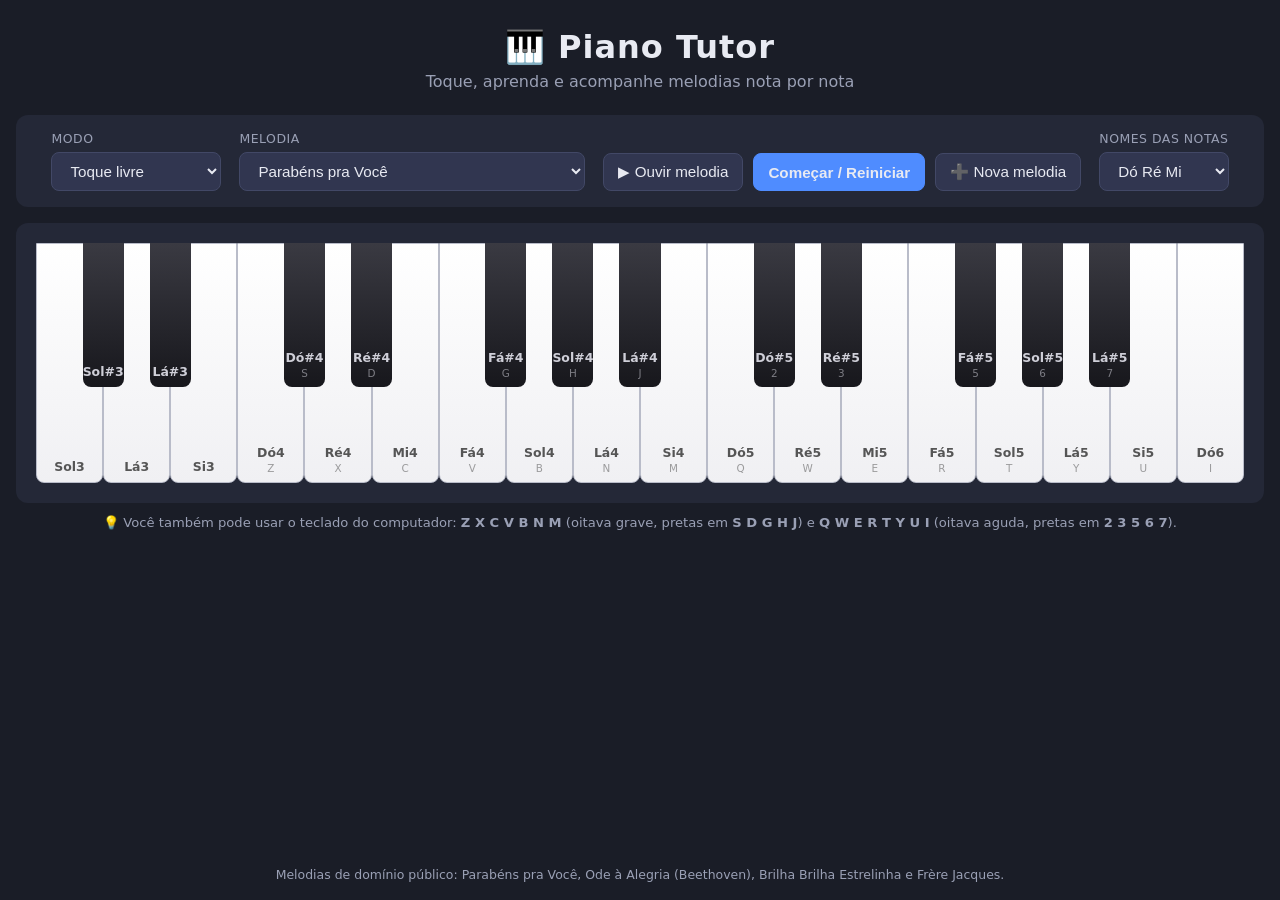
==== commit 44ad4173: "Adiciona botão Parar na demonstração e teclado sem rolagem horizontal - 'Ouvir melodia' agora altern" ====
--- a/piano-tutor.html
+++ b/piano-tutor.html
@@ -31,7 +31,7 @@
 h1 { font-size: 2rem; letter-spacing: 1px; }
 .subtitle { color: var(--muted); margin-top: 6px; }
 
-main { width: 100%; max-width: 1060px; padding: 16px; }
+main { width: 100%; max-width: 1380px; padding: 16px; }
 
 /* ---------- Controls ---------- */
 .controls {
@@ -140,12 +140,14 @@
   overflow-x: auto;
 }
 
+/* As teclas se esticam para preencher a largura disponível (sem rolagem em
+   telas de computador); em telas muito estreitas vale o min-width + rolagem */
 .keyboard {
   position: relative;
   display: flex;
-  height: 220px;
-  width: max-content;
-  margin: 0 auto;
+  height: 240px;
+  width: 100%;
+  min-width: 700px;
   user-select: none;
 }
 
@@ -162,7 +164,8 @@
 }
 
 .key.white {
-  width: 58px;
+  flex: 1 1 0;
+  min-width: 0;
   height: 100%;
   background: linear-gradient(#fff, #f0f0f3);
   border: 1px solid #b9bcc9;
@@ -171,11 +174,11 @@
 }
 
 .key.black {
-  width: 36px;
+  width: 3.4%;
   height: 60%;
   background: linear-gradient(#3a3a42, #17171c);
   color: #cfcfd8;
-  margin: 0 -18px;
+  margin: 0 -1.7%;
   z-index: 2;
   font-size: 0.7rem;
 }
@@ -284,9 +287,8 @@
 }
 
 @media (max-width: 700px) {
-  .key.white { width: 44px; }
-  .key.black { width: 28px; margin: 0 -14px; }
-  .keyboard { height: 180px; }
+  .keyboard { height: 185px; min-width: 640px; }
+  .key .note-label { font-size: 0.68rem; }
 }
 </style>
 </head>
@@ -556,6 +558,9 @@
     osc.start(t0);
     osc.stop(t0 + decay + 0.1);
   });
+
+  // controle para silenciar a nota antes da hora (usado pelo botão Parar)
+  return { stop() { try { master.disconnect(); } catch { /* já desconectado */ } } };
 }
 
 // ---------- Construção do teclado na tela ----------
@@ -805,6 +810,7 @@
 }
 
 function setMode(mode) {
+  stopDemo();
   state.mode = mode;
   const learn = mode === "learn";
   els.songGroup.hidden = !learn;
@@ -821,6 +827,7 @@
 }
 
 function startPractice() {
+  stopDemo();
   state.song = currentSong();
   if (!state.song) return;
   state.index = 0;
@@ -944,31 +951,44 @@
 document.addEventListener("keyup", (e) => heldKeys.delete(e.key.toLowerCase()));
 
 // ---------- Demonstração da melodia ----------
+let demo = null; // { handles: [], timeouts: [] } enquanto a demonstração toca
+
+function stopDemo() {
+  if (!demo) return;
+  demo.handles.forEach((h) => h.stop());
+  demo.timeouts.forEach(clearTimeout);
+  demo = null;
+  state.demoPlaying = false;
+  Object.values(keyEls).forEach((el) => el.classList.remove("pressed"));
+  els.btnListen.textContent = "▶ Ouvir melodia";
+  if (state.active) highlightTarget();
+}
+
 function playDemo() {
-  if (state.demoPlaying) return;
+  if (state.demoPlaying) {
+    stopDemo();
+    return;
+  }
   const song = currentSong();
   if (!song) return;
   state.demoPlaying = true;
-  els.btnListen.disabled = true;
+  els.btnListen.textContent = "⏹ Parar";
   clearTarget();
+  demo = { handles: [], timeouts: [] };
 
   const beat = 60 / song.bpm;
   let when = 0.2;
   song.notes.forEach((note) => {
     const dur = note.d * beat;
-    playNote(note.n, Math.max(dur * 1.1, 0.45), when);
+    demo.handles.push(playNote(note.n, Math.max(dur * 1.1, 0.45), when));
     const delay = when * 1000;
-    setTimeout(() => {
+    demo.timeouts.push(setTimeout(() => {
       flashKey(note.n, "pressed", dur * 900);
-    }, delay);
+    }, delay));
     when += dur;
   });
 
-  setTimeout(() => {
-    state.demoPlaying = false;
-    els.btnListen.disabled = false;
-    if (state.active) highlightTarget();
-  }, when * 1000 + 300);
+  demo.timeouts.push(setTimeout(() => stopDemo(), when * 1000 + 300));
 }
 
 // ---------- Importar / remover melodias ----------
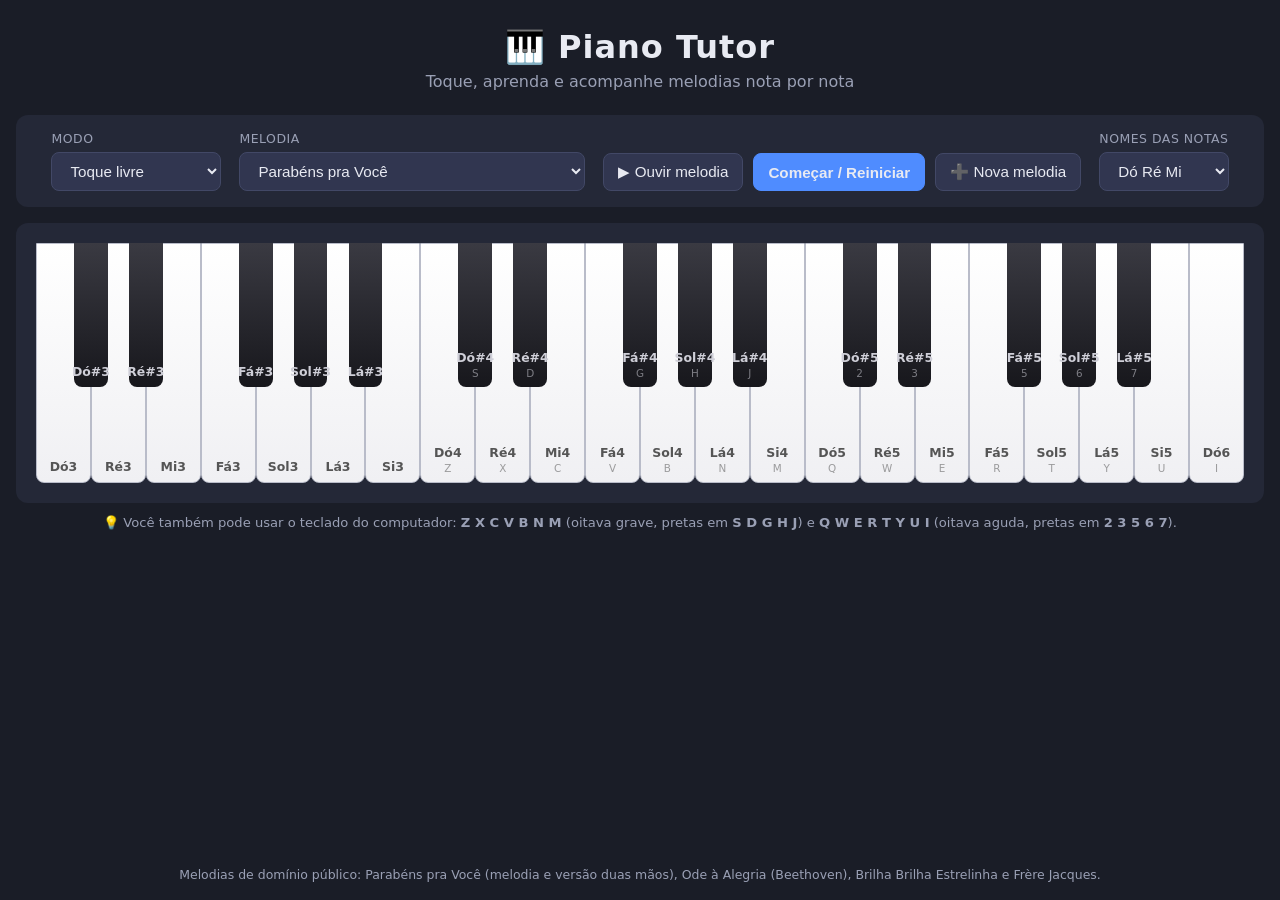
==== commit a2cb5f7d: "Suporte a acordes (duas mãos): notas simultâneas em melodias - Um passo da música agora pode ser um " ====
--- a/piano-tutor.html
+++ b/piano-tutor.html
@@ -147,7 +147,7 @@
   display: flex;
   height: 240px;
   width: 100%;
-  min-width: 700px;
+  min-width: 860px;
   user-select: none;
 }
 
@@ -174,11 +174,11 @@
 }
 
 .key.black {
-  width: 3.4%;
+  width: 2.8%;
   height: 60%;
   background: linear-gradient(#3a3a42, #17171c);
   color: #cfcfd8;
-  margin: 0 -1.7%;
+  margin: 0 -1.4%;
   z-index: 2;
   font-size: 0.7rem;
 }
@@ -287,8 +287,9 @@
 }
 
 @media (max-width: 700px) {
-  .keyboard { height: 185px; min-width: 640px; }
-  .key .note-label { font-size: 0.68rem; }
+  .keyboard { height: 185px; min-width: 760px; }
+  .key .note-label { font-size: 0.62rem; }
+  .key.black .note-label { display: none; }
 }
 </style>
 </head>
@@ -356,7 +357,7 @@
   </main>
 
   <footer>
-    <p>Melodias de domínio público: Parabéns pra Você, Ode à Alegria (Beethoven), Brilha Brilha Estrelinha e Frère Jacques.</p>
+    <p>Melodias de domínio público: Parabéns pra Você (melodia e versão duas mãos), Ode à Alegria (Beethoven), Brilha Brilha Estrelinha e Frère Jacques.</p>
   </footer>
 
   <dialog id="import-dialog">
@@ -398,6 +399,18 @@
     ],
   },
 
+  parabensDuasMaos: {
+    title: "Parabéns pra Você (duas mãos)",
+    bpm: 110,
+    // melodia na mão direita + baixo na esquerda (notas entre colchetes soam juntas)
+    notes: [
+      { n: "G4", d: 0.75 }, { n: "G4", d: 0.25 }, { n: ["C3", "A4"], d: 1 }, { n: "G4", d: 1 }, { n: "C5", d: 1 }, { n: ["G3", "B4"], d: 2 },
+      { n: "G4", d: 0.75 }, { n: "G4", d: 0.25 }, { n: ["G3", "A4"], d: 1 }, { n: "G4", d: 1 }, { n: "D5", d: 1 }, { n: ["C3", "C5"], d: 2 },
+      { n: "G4", d: 0.75 }, { n: "G4", d: 0.25 }, { n: ["C3", "G5"], d: 1 }, { n: "E5", d: 1 }, { n: "C5", d: 1 }, { n: ["F3", "B4"], d: 1 }, { n: "A4", d: 2 },
+      { n: "F5", d: 0.75 }, { n: "F5", d: 0.25 }, { n: ["C3", "E5"], d: 1 }, { n: "C5", d: 1 }, { n: ["G3", "D5"], d: 1 }, { n: ["C3", "C5"], d: 2 },
+    ],
+  },
+
   odeAlegria: {
     title: "Ode à Alegria (9ª Sinfonia de Beethoven)",
     bpm: 120,
@@ -456,8 +469,8 @@
   "F#": "Fá#", G: "Sol", "G#": "Sol#", A: "Lá", "A#": "Lá#", B: "Si",
 };
 
-// Teclado virtual de Sol3 a Dó6 (cobre todas as melodias incluídas)
-const FIRST_NOTE = { name: "G", octave: 3 };
+// Teclado virtual de Dó3 a Dó6 — espaço para mão esquerda (graves) e direita
+const FIRST_NOTE = { name: "C", octave: 3 };
 const LAST_NOTE = { name: "C", octave: 6 };
 
 // Mapeamento do teclado do computador (duas oitavas principais)
@@ -643,15 +656,16 @@
 }
 
 // ---------- Importação de melodias ----------
-const CLAUDE_PROMPT = `Converta a melodia que vou te passar (foto de partitura, PDF ou apenas o nome da música) para o formato JSON do app Piano Tutor:
-
-{"title":"Nome da Música","bpm":100,"notes":[{"n":"G4","d":0.75},{"n":"G4","d":0.25},{"n":"A4","d":1},{"n":"G4","d":1}]}
+const CLAUDE_PROMPT = `Converta a música que vou te passar (foto de partitura, PDF ou apenas o nome da música) para o formato JSON do app Piano Tutor:
+
+{"title":"Nome da Música","bpm":100,"notes":[{"n":"G4","d":0.75},{"n":"G4","d":0.25},{"n":["C3","E3","A4"],"d":1},{"n":"G4","d":1}]}
 
 Regras:
-- "n" é a nota em notação científica americana (C, C#, D, D#, E, F, F#, G, G#, A, A#, B + número da oitava). O Dó central é C4.
+- "n" pode ser UMA nota ("C4") ou um ACORDE: lista de notas tocadas ao mesmo tempo (["C3","E3","G3"]). Use acordes para juntar mão esquerda (graves) e mão direita (melodia) que soam no mesmo tempo.
+- Notas em notação científica americana (C, C#, D, D#, E, F, F#, G, G#, A, A#, B + número da oitava). O Dó central é C4. Mão esquerda costuma ficar na oitava 3, melodia nas oitavas 4 e 5.
 - "d" é a duração em tempos: 1 = semínima, 0.5 = colcheia, 2 = mínima, 4 = semibreve.
-- Use apenas a melodia principal, uma nota por vez (sem acordes).
-- Todas as notas devem ficar entre G3 e C6; transponha a música se for preciso.
+- Para iniciantes, prefira a melodia simples; se eu pedir "com as duas mãos", adicione baixo/acordes simples (no máximo 3 notas juntas).
+- Todas as notas devem ficar entre C3 e C6; transponha a música se for preciso.
 - "bpm" é o andamento em batidas por minuto.
 - Responda SOMENTE com o JSON, sem nenhum texto antes ou depois.`;
 
@@ -680,8 +694,13 @@
     if (bpm) { song.bpm = +bpm[1]; return; }
     l.split(/[\s,;]+/).forEach((tok) => {
       if (!tok) return;
-      const [n, d] = tok.split(":");
-      song.notes.push({ n, d: d ? parseFloat(d.replace(",", ".")) : 1 });
+      const [names, d] = tok.split(":");
+      // "Dó3+Mi3+Sol3" = acorde (notas simultâneas)
+      const parts = names.split("+");
+      song.notes.push({
+        n: parts.length > 1 ? parts : parts[0],
+        d: d ? parseFloat(d.replace(",", ".")) : 1,
+      });
     });
   });
   return song;
@@ -710,27 +729,39 @@
   }
 
   const notes = song.notes.map((nt, i) => {
-    const rawName = typeof nt === "string" ? nt : nt && nt.n;
-    const id = normalizeNoteName(rawName);
-    if (!id) throw new Error(`Nota nº ${i + 1} inválida: "${rawName}". Use o formato C4, G#4, Dó4…`);
-    const d = Number(typeof nt === "string" ? 1 : nt.d) || 1;
-    return { n: id, d: Math.min(8, Math.max(0.125, d)) };
+    const raw = typeof nt === "string" ? { n: nt, d: 1 } : nt || {};
+    const names = Array.isArray(raw.n) ? raw.n : [raw.n];
+    if (!names.length) throw new Error(`A nota nº ${i + 1} está vazia.`);
+    if (names.length > 6) throw new Error(`O acorde nº ${i + 1} tem notas demais (máximo 6).`);
+    const ids = [...new Set(names.map((name) => {
+      const id = normalizeNoteName(name);
+      if (!id) throw new Error(`Nota nº ${i + 1} inválida: "${name}". Use o formato C4, G#4, Dó4…`);
+      return id;
+    }))];
+    const d = Number(raw.d) || 1;
+    return { n: ids.length === 1 ? ids[0] : ids, d: Math.min(8, Math.max(0.125, d)) };
   });
 
-  // encaixa no alcance do teclado (G3–C6), transpondo oitavas inteiras se necessário
-  const lo = noteToMidi("G3");
+  // encaixa no alcance do teclado (C3–C6), transpondo oitavas inteiras se necessário
+  const lo = noteToMidi("C3");
   const hi = noteToMidi("C6");
-  const midis = notes.map((nt) => noteToMidi(nt.n));
-  const min = Math.min(...midis);
-  const max = Math.max(...midis);
+  const allMidis = notes.flatMap((nt) => (Array.isArray(nt.n) ? nt.n : [nt.n]).map(noteToMidi));
+  const min = Math.min(...allMidis);
+  const max = Math.max(...allMidis);
   let shift = null;
   for (const s of [0, 12, -12, 24, -24]) {
     if (min + s >= lo && max + s <= hi) { shift = s; break; }
   }
   if (shift === null) {
-    throw new Error("A melodia usa notas além do alcance do teclado (Sol3 a Dó6), mesmo transpondo. Peça ao Claude uma versão simplificada em uma região média.");
-  }
-  if (shift !== 0) notes.forEach((nt, i) => { nt.n = midiToNote(midis[i] + shift); });
+    throw new Error("A música usa notas além do alcance do teclado (Dó3 a Dó6), mesmo transpondo. Peça ao Claude uma versão simplificada em uma região média.");
+  }
+  if (shift !== 0) {
+    notes.forEach((nt) => {
+      nt.n = Array.isArray(nt.n)
+        ? nt.n.map((n) => midiToNote(noteToMidi(n) + shift))
+        : midiToNote(noteToMidi(nt.n) + shift);
+    });
+  }
 
   return {
     title: String(song.title || "Minha melodia").slice(0, 60),
@@ -745,11 +776,17 @@
   mode: "free",
   song: null,
   index: 0,
+  remaining: new Set(), // notas do passo atual que faltam tocar (acorde = várias)
   hits: 0,
   errors: 0,
   active: false,      // sessão de prática em andamento
   demoPlaying: false,
 };
+
+// Um passo da música pode ser uma nota ("C4") ou um acorde (["C3","E3","G3"])
+function chordOf(step) {
+  return Array.isArray(step.n) ? step.n : [step.n];
+}
 
 const els = {
   modeSelect: document.getElementById("mode-select"),
@@ -831,6 +868,7 @@
   state.song = currentSong();
   if (!state.song) return;
   state.index = 0;
+  state.remaining = new Set(state.song.notes.length ? chordOf(state.song.notes[0]) : []);
   state.hits = 0;
   state.errors = 0;
   state.active = true;
@@ -844,11 +882,11 @@
   els.noteStrip.innerHTML = "";
   const style = document.getElementById("note-names").value;
   const nameStyle = style === "off" ? "pt" : style;
-  state.song.notes.forEach((note, i) => {
+  state.song.notes.forEach((step, i) => {
     const chip = document.createElement("span");
     chip.className = "note-chip";
     chip.dataset.index = i;
-    chip.textContent = noteDisplayName(note.n, nameStyle);
+    chip.textContent = chordOf(step).map((n) => noteDisplayName(n, nameStyle)).join("+");
     els.noteStrip.appendChild(chip);
   });
   updateStrip();
@@ -869,8 +907,7 @@
 function highlightTarget() {
   clearTarget();
   if (!state.active || state.index >= state.song.notes.length) return;
-  const target = state.song.notes[state.index].n;
-  keyEls[target]?.classList.add("target");
+  state.remaining.forEach((n) => keyEls[n]?.classList.add("target"));
 }
 
 function updateStats() {
@@ -911,16 +948,25 @@
 
   if (state.mode !== "learn" || !state.active || state.demoPlaying) return;
 
-  const expected = state.song.notes[state.index].n;
-  if (noteId === expected) {
+  if (state.remaining.has(noteId)) {
     state.hits++;
-    state.index++;
+    state.remaining.delete(noteId);
     flashKey(noteId, "flash-ok");
+    keyEls[noteId]?.classList.remove("target");
     hideFeedback();
-    updateStats();
-    updateStrip();
-    if (state.index >= state.song.notes.length) finishPractice();
-    else highlightTarget();
+    if (state.remaining.size === 0) {
+      state.index++;
+      updateStats();
+      updateStrip();
+      if (state.index >= state.song.notes.length) {
+        finishPractice();
+      } else {
+        state.remaining = new Set(chordOf(state.song.notes[state.index]));
+        highlightTarget();
+      }
+    } else {
+      updateStats();
+    }
   } else {
     state.errors++;
     flashKey(noteId, "flash-err");
@@ -928,8 +974,10 @@
     if (chip) chip.classList.add("wrong-once");
     const style = document.getElementById("note-names").value;
     const nameStyle = style === "off" ? "pt" : style;
+    const expected = [...state.remaining].map((n) => noteDisplayName(n, nameStyle)).join(" + ");
+    const plural = state.remaining.size > 1 ? "as notas certas são" : "a nota certa é";
     showFeedback(
-      `✗ Você tocou ${noteDisplayName(noteId, nameStyle)}, mas a nota certa é ${noteDisplayName(expected, nameStyle)}. Tente outra vez!`,
+      `✗ Você tocou ${noteDisplayName(noteId, nameStyle)}, mas ${plural} ${expected}. Tente outra vez!`,
       "err"
     );
     updateStats();
@@ -978,12 +1026,13 @@
 
   const beat = 60 / song.bpm;
   let when = 0.2;
-  song.notes.forEach((note) => {
-    const dur = note.d * beat;
-    demo.handles.push(playNote(note.n, Math.max(dur * 1.1, 0.45), when));
+  song.notes.forEach((step) => {
+    const dur = step.d * beat;
+    const chord = chordOf(step);
+    chord.forEach((n) => demo.handles.push(playNote(n, Math.max(dur * 1.1, 0.45), when)));
     const delay = when * 1000;
     demo.timeouts.push(setTimeout(() => {
-      flashKey(note.n, "pressed", dur * 900);
+      chord.forEach((n) => flashKey(n, "pressed", dur * 900));
     }, delay));
     when += dur;
   });
@@ -1059,7 +1108,7 @@
 // ---------- Inicialização ----------
 document.getElementById("prompt-text").textContent =
   CLAUDE_PROMPT +
-  "\n\n— Formato simples também aceito (digitado à mão):\ntitulo: Minha Música\nbpm: 100\nC4 D4:0.5 Mi4 Fá4:2\n(nota:duração — sem duração vale 1 tempo)";
+  "\n\n— Formato simples também aceito (digitado à mão):\ntitulo: Minha Música\nbpm: 100\nC4 D4:0.5 Mi4 Fá4:2 Dó3+Mi3+Sol3:2\n(nota:duração — sem duração vale 1 tempo; '+' junta notas num acorde)";
 buildKeyboard();
 populateSongs();
 setMode("free");
